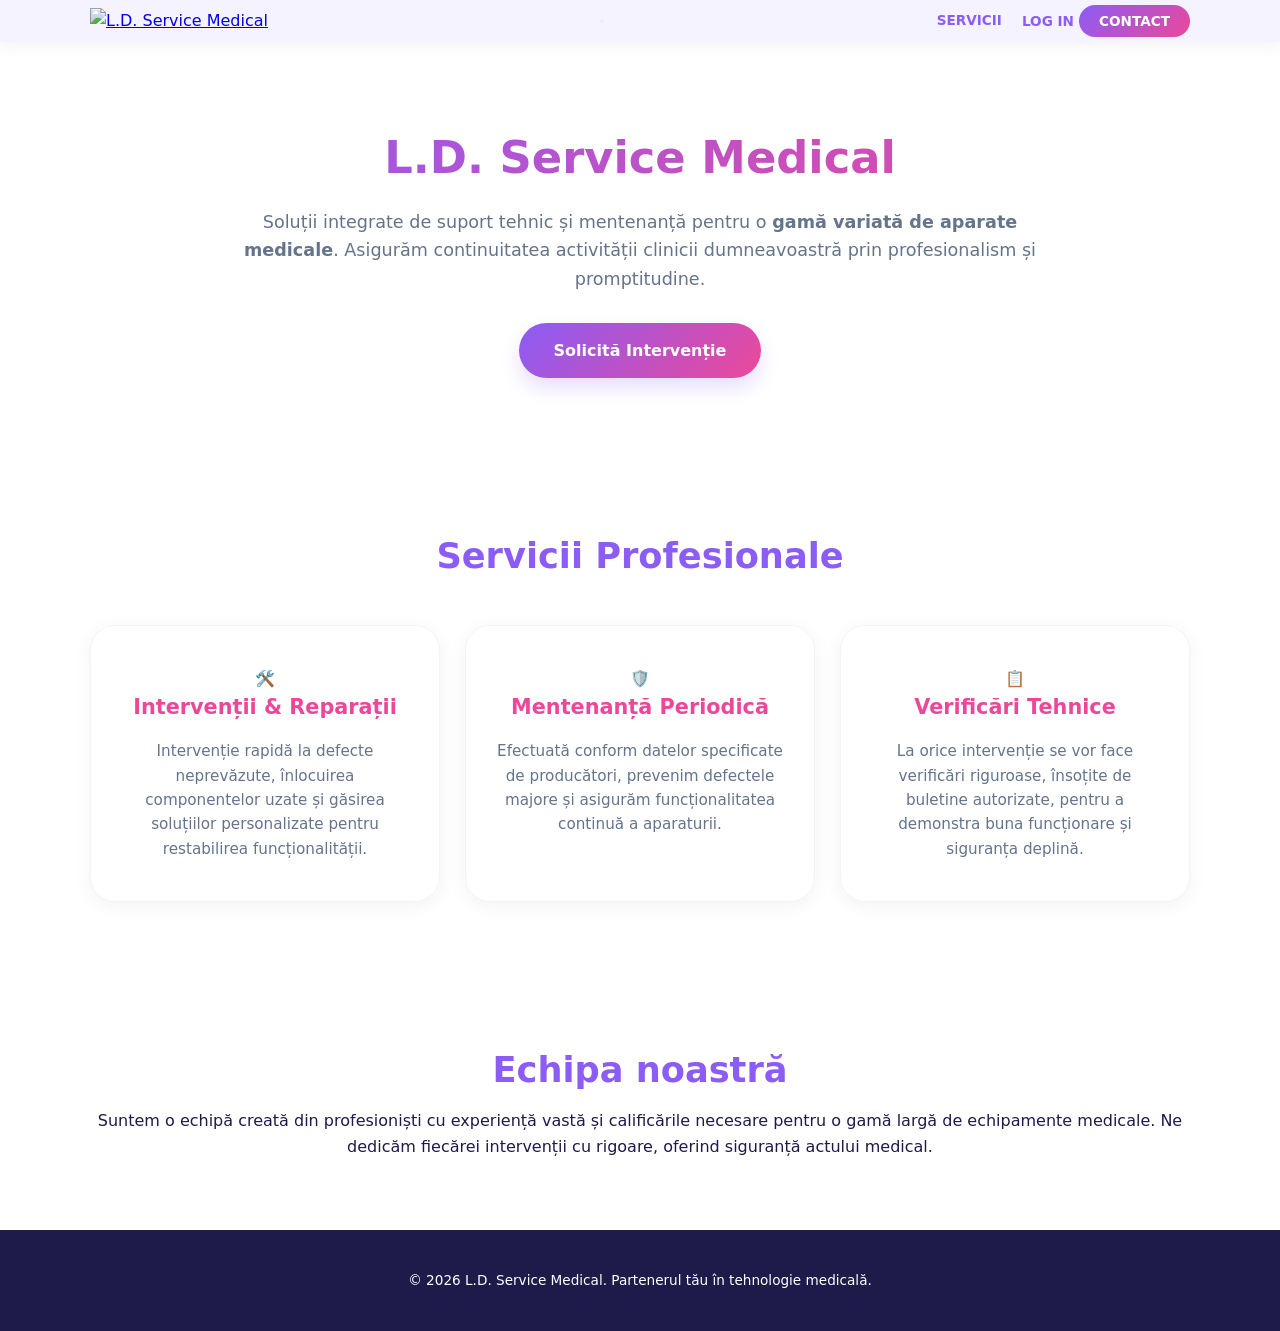
==== index.html @ f549de9c "index.html" ====
<!DOCTYPE html>
<html lang="ro">
<head>
    <meta charset="UTF-8">
    <meta name="viewport" content="width=device-width, initial-scale=1.0">
    <title>L.D. Service Medical | Profesionalism & Siguranță</title>
    <link rel="stylesheet" href="style.css">
</head>
<body>

    <header>
        <div class="container header-content">
            <a href="index.html" class="brand">
                <img src="logo.png" alt="L.D. Service Medical" class="logo">
            </a>
            
            <button class="menu-toggle" aria-label="Meniu">
                <span class="bar"></span>
                <span class="bar"></span>
                <span class="bar"></span>
            </button>

            <nav class="main-nav">
                <a href="#servicii">Servicii</a>
                <div class="nav-auth">
                    <a href="login.html" id="navLogInBtn" class="btn-login">Log In</a>
                    
                    <a href="tichete.html" id="navTicheteBtn" style="display: none; margin-right: 15px; font-weight: bold; color: #9c27b0; text-decoration: none; align-self: center;">Tichetele Mele</a>
                    <button id="navDeconectareBtn" style="display: none; background: linear-gradient(135deg, #ff4081, #9c27b0); border: none; cursor: pointer; padding: 10px 20px; border-radius: 20px; color: white; font-weight: bold; transition: opacity 0.2s;">Deconectare</button>
                    
                    <a href="contact.html" class="btn-nav-contact">Contact</a>
                </div>
            </nav>
        </div>
    </header>

    <main>
        <section class="hero-vibrance">
            <div class="container">
                <h1 class="hero-title">L.D. Service Medical</h1>
                <p class="hero-subtitle">
                    Soluții integrate de suport tehnic și mentenanță pentru o <strong>gamă variată de aparate medicale</strong>. 
                    Asigurăm continuitatea activității clinicii dumneavoastră prin profesionalism și promptitudine.
                </p>
                <div class="hero-btns">
                    <a href="contact.html" class="btn-hero">Solicită Intervenție</a>
                </div>
            </div>
        </section>

        <section id="servicii" class="section">
            <div class="container">
                <h2>Servicii Profesionale</h2>
                <div class="divider"></div>
                
                <div class="grid">
                    <article class="card card-accent-1">
                        <div class="card-icon">🛠️</div>
                        <h3>Intervenții & Reparații</h3>
                        <p>Intervenție rapidă la defecte neprevăzute, înlocuirea componentelor uzate și găsirea soluțiilor personalizate pentru restabilirea funcționalității.</p>
                    </article>

                    <article class="card card-accent-2">
                        <div class="card-icon">🛡️</div>
                        <h3>Mentenanță Periodică</h3>
                        <p>Efectuată conform datelor specificate de producători, prevenim defectele majore și asigurăm funcționalitatea continuă a aparaturii.</p>
                    </article>

                    <article class="card card-accent-3">
                        <div class="card-icon">📋</div>
                        <h3>Verificări Tehnice</h3>
                        <p>La orice intervenție se vor face verificări riguroase, însoțite de buletine autorizate, pentru a demonstra buna funcționare și siguranța deplină.</p>
                    </article>
                </div>
            </div>
        </section>

        <section class="section about-highlight">
            <div class="container">
                <div class="about-content">
                    <h2>Echipa noastră</h2>
                    <p>
                        Suntem o echipă creată din profesioniști cu experiență vastă și calificările necesare pentru 
                        o gamă largă de echipamente medicale. Ne dedicăm fiecărei intervenții cu rigoare, oferind siguranță actului medical.
                    </p>
                </div>
            </div>
        </section>
    </main>

    <footer>
        <div class="container">
            <p>&copy; 2026 L.D. Service Medical. Partenerul tău în tehnologie medicală.</p>
        </div>
    </footer>

    <script>
        const toggle = document.querySelector('.menu-toggle');
        const nav = document.querySelector('.main-nav');

        toggle.addEventListener('click', () => {
            toggle.classList.toggle('active');
            nav.classList.toggle('active');
        });
    </script>

    <script type="module">
        import { initializeApp } from "https://www.gstatic.com/firebasejs/10.8.0/firebase-app.js";
        import { getAuth, onAuthStateChanged, signOut } from "https://www.gstatic.com/firebasejs/10.8.0/firebase-auth.js";

        // Configurația ta oficială Firebase
        const firebaseConfig = {
            apiKey: "AIzaSyDJkNtiqJv5MXUe1XNPJf4lBI3KSl9ns0w",
            authDomain: "proiect-de-diploma-larisa.firebaseapp.com",
            projectId: "proiect-de-diploma-larisa",
            storageBucket: "proiect-de-diploma-larisa.firebasestorage.app",
            messagingSenderId: "1080817521080",
            appId: "1:1080817521080:web:329b2b604d2cd4056bbf4d",
            measurementId: "G-F0HM8NZCJ8"
        };

        const app = initializeApp(firebaseConfig);
        const auth = getAuth(app);

        // Selectăm elementele pe care le controlăm dinamic
        const navLogInBtn = document.getElementById('navLogInBtn');
        const navTicheteBtn = document.getElementById('navTicheteBtn');
        const navDeconectareBtn = document.getElementById('navDeconectareBtn');

        // Verificăm starea de logare în timp real
        onAuthStateChanged(auth, (user) => {
            if (user) {
                // UTILIZATOR LOGAT:
                if (navLogInBtn) navLogInBtn.style.display = "none";         // Ascundem Log In
                if (navTicheteBtn) navTicheteBtn.style.display = "inline-block"; // Arătăm Tichetele Mele
                if (navDeconectareBtn) navDeconectareBtn.style.display = "inline-block"; // Arătăm butonul Deconectare
            } else {
                // UTILIZATOR DECONECTAT:
                if (navLogInBtn) navLogInBtn.style.display = "inline-block"; // Arătăm Log In
                if (navTicheteBtn) navTicheteBtn.style.display = "none";         // Ascundem Tichetele Mele
                if (navDeconectareBtn) navDeconectareBtn.style.display = "none";         // Ascundem Deconectare
            }
        });

        // Evenimentul pentru butonul de Deconectare
        if (navDeconectareBtn) {
            navDeconectareBtn.addEventListener('click', () => {
                signOut(auth).then(() => {
                    console.log("Utilizatorul s-a deconectat.");
                    // Îl redirecționăm forțat spre pagina de start pentru a reîmprospăta bara
                    window.location.replace("index.html");
                }).catch((error) => {
                    console.error("Eroare la deconectare:", error);
                });
            });
        }
    </script>
</body>
</html>
---- style.css ----
/* =========================================
   1. PALETĂ REVIZUITĂ: PASTEL & VIBRANT
   ========================================= */
:root {
    --primary: #8b5cf6;
    --secondary: #ec4899;
    --turquoise: #06b6d4;
    --header-bg: #f5f3ff;      /* Lavandă pastel pentru Header */
    --body-bg: #ffffff;
    --dark-text: #1e1b4b;
    --light-text: #64748b;
    --grad-vibrant: linear-gradient(135deg, #8b5cf6 0%, #ec4899 100%);
    --shadow-soft: 0 4px 20px rgba(0, 0, 0, 0.05);
    --transition: 0.3s ease;
}

* { margin: 0; padding: 0; box-sizing: border-box; }

body {
    font-family: 'Segoe UI', system-ui, sans-serif;
    color: var(--dark-text);
    background-color: var(--body-bg);
    line-height: 1.6;
}

.container { width: 90%; max-width: 1100px; margin: auto; }

/* =========================================
   2. HEADER COMPACT & PASTEL
   ========================================= */
header {
    background: var(--header-bg); /* Culoare pastel deschisă */
    padding: 0.5rem 0;           /* Header mult mai mic */
    position: sticky;
    top: 0;
    z-index: 1000;
    box-shadow: var(--shadow-soft);
}

.header-content {
    display: flex;
    justify-content: space-between;
    align-items: center;
}

.logo { 
    height: 65px;               /* Logo redimensionat pentru header mic */
    width: auto;
}

.main-nav { display: flex; align-items: center; gap: 20px; }

.main-nav a {
    text-decoration: none;
    color: var(--primary);
    font-weight: 700;
    font-size: 0.85rem;         /* Scris mai mic în navigație */
    text-transform: uppercase;
    transition: var(--transition);
}

.main-nav a:hover { color: var(--secondary); }

.btn-nav-contact {
    background: var(--grad-vibrant);
    color: white !important;
    padding: 8px 20px;
    border-radius: 50px;
}

/* =========================================
   3. HERO (Text Optimizat)
   ========================================= */
.hero-vibrance {
    padding: 80px 0;
    text-align: center;
    background: white;
}

.hero-title {
    font-size: 2.8rem;          /* Scris mai echilibrat */
    font-weight: 800;
    margin-bottom: 15px;
    background: var(--grad-vibrant);
    -webkit-background-clip: text;
    -webkit-text-fill-color: transparent;
}

.hero-subtitle {
    font-size: 1.1rem;          /* Scris mai mic și elegant */
    max-width: 800px;
    margin: 0 auto 30px;
    color: var(--light-text);
}

.btn-hero {
    padding: 15px 35px;
    background: var(--grad-vibrant);
    color: white;
    text-decoration: none;
    border-radius: 50px;
    font-weight: 700;
    box-shadow: 0 10px 20px rgba(139, 92, 246, 0.2);
    display: inline-block;
}

/* =========================================
   4. SERVICII (Conținut Nou)
   ========================================= */
.section { padding: 70px 0; text-align: center; }

h2 { font-size: 2.2rem; margin-bottom: 10px; color: var(--primary); }

.grid {
    display: grid;
    grid-template-columns: repeat(auto-fit, minmax(300px, 1fr));
    gap: 25px;
    margin-top: 40px;
}

.card {
    background: white;
    padding: 40px 30px;
    border-radius: 25px;
    box-shadow: var(--shadow-soft);
    border: 1px solid #f1f5f9;
    transition: var(--transition);
}

.card:hover { transform: translateY(-5px); border-color: var(--turquoise); }

.card h3 { font-size: 1.3rem; margin-bottom: 15px; color: var(--secondary); }

.card p { font-size: 0.95rem; color: var(--light-text); }

/* =========================================
   5. CONTACT FORM & FOOTER
   ========================================= */
.form-wrapper {
    max-width: 650px;
    margin: 0 auto;
    background: white;
    padding: 40px;
    border-radius: 30px;
    box-shadow: 0 20px 40px rgba(0,0,0,0.05);
}

footer {
    background: var(--dark-text);
    color: white;
    padding: 40px 0;
    text-align: center;
    font-size: 0.85rem;
}

@media (max-width: 768px) {
    .hero-title { font-size: 2.2rem; }
    .logo { height: 50px; }
}
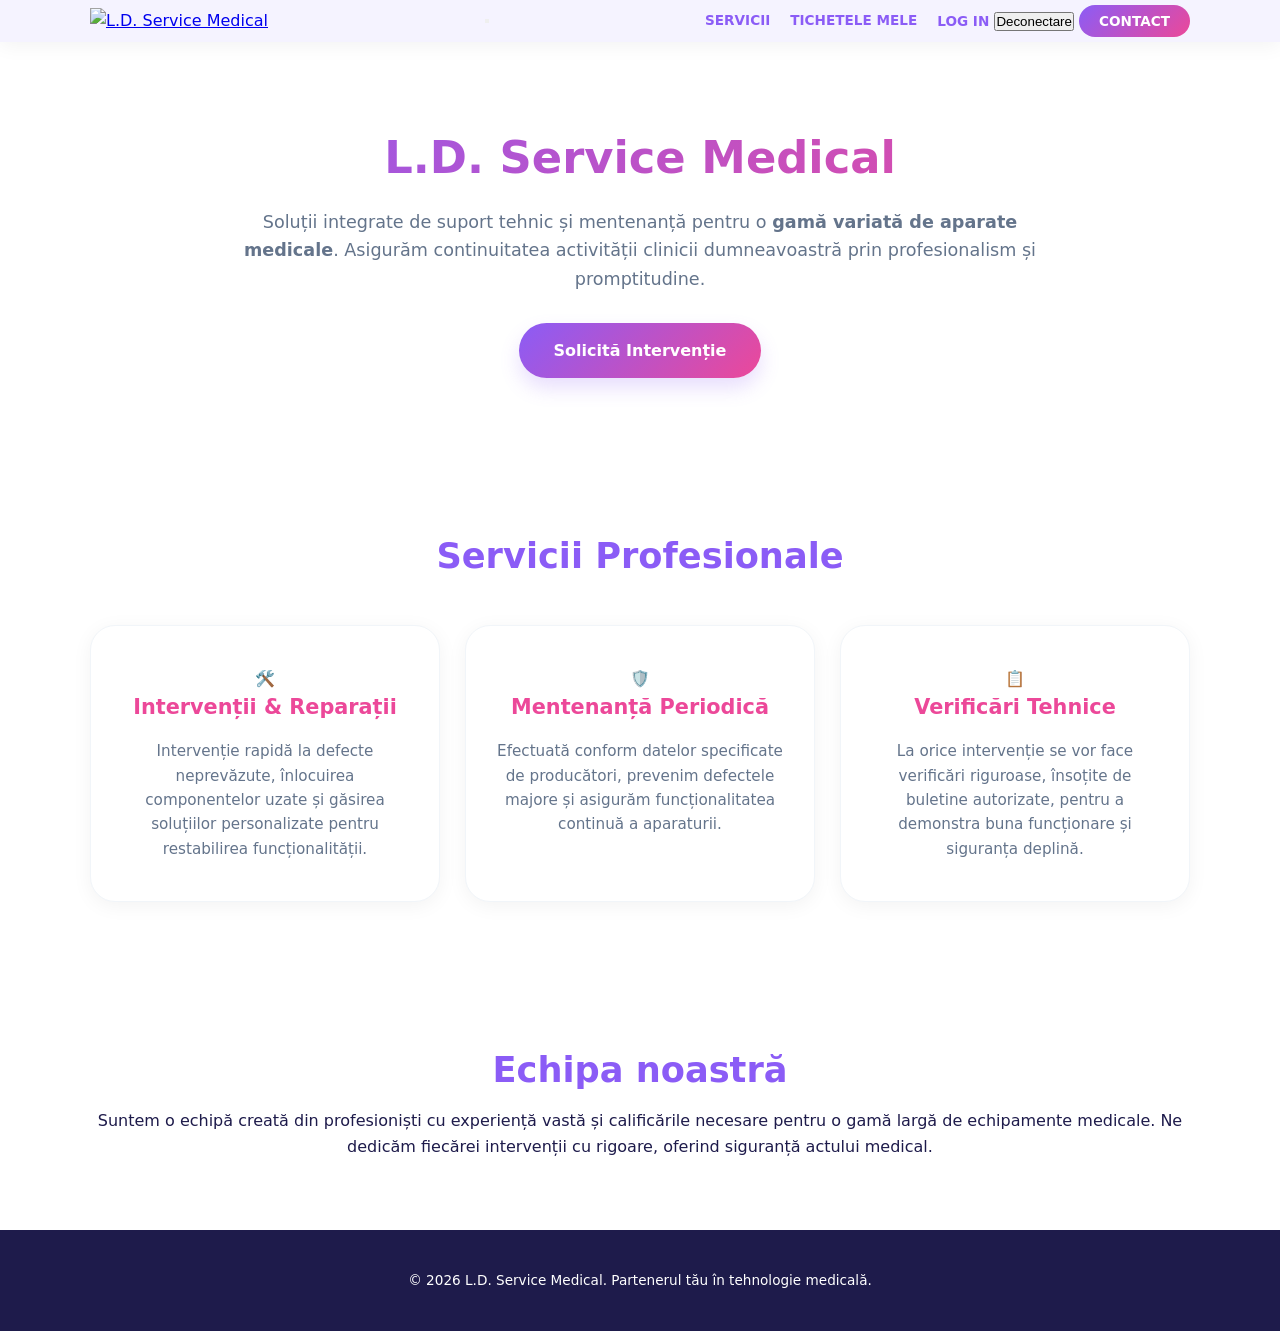
==== commit e31a0e44: "index.html" ====
--- a/index.html
+++ b/index.html
@@ -22,12 +22,11 @@
 
             <nav class="main-nav">
                 <a href="#servicii">Servicii</a>
+                <a href="tichete.html" id="navTicheteBtn" class="nav-hidden">Tichetele Mele</a>
+                
                 <div class="nav-auth">
                     <a href="login.html" id="navLogInBtn" class="btn-login">Log In</a>
-                    
-                    <a href="tichete.html" id="navTicheteBtn" style="display: none; margin-right: 15px; font-weight: bold; color: #9c27b0; text-decoration: none; align-self: center;">Tichetele Mele</a>
-                    <button id="navDeconectareBtn" style="display: none; background: linear-gradient(135deg, #ff4081, #9c27b0); border: none; cursor: pointer; padding: 10px 20px; border-radius: 20px; color: white; font-weight: bold; transition: opacity 0.2s;">Deconectare</button>
-                    
+                    <button id="navDeconectareBtn" class="btn-nav-home nav-hidden">Deconectare</button>
                     <a href="contact.html" class="btn-nav-contact">Contact</a>
                 </div>
             </nav>
@@ -108,7 +107,6 @@
         import { initializeApp } from "https://www.gstatic.com/firebasejs/10.8.0/firebase-app.js";
         import { getAuth, onAuthStateChanged, signOut } from "https://www.gstatic.com/firebasejs/10.8.0/firebase-auth.js";
 
-        // Configurația ta oficială Firebase
         const firebaseConfig = {
             apiKey: "AIzaSyDJkNtiqJv5MXUe1XNPJf4lBI3KSl9ns0w",
             authDomain: "proiect-de-diploma-larisa.firebaseapp.com",
@@ -122,32 +120,25 @@
         const app = initializeApp(firebaseConfig);
         const auth = getAuth(app);
 
-        // Selectăm elementele pe care le controlăm dinamic
         const navLogInBtn = document.getElementById('navLogInBtn');
         const navTicheteBtn = document.getElementById('navTicheteBtn');
         const navDeconectareBtn = document.getElementById('navDeconectareBtn');
 
-        // Verificăm starea de logare în timp real
         onAuthStateChanged(auth, (user) => {
             if (user) {
-                // UTILIZATOR LOGAT:
-                if (navLogInBtn) navLogInBtn.style.display = "none";         // Ascundem Log In
-                if (navTicheteBtn) navTicheteBtn.style.display = "inline-block"; // Arătăm Tichetele Mele
-                if (navDeconectareBtn) navDeconectareBtn.style.display = "inline-block"; // Arătăm butonul Deconectare
+                if (navLogInBtn) navLogInBtn.classList.add('nav-hidden');
+                if (navTicheteBtn) navTicheteBtn.classList.remove('nav-hidden');
+                if (navDeconectareBtn) navDeconectareBtn.classList.remove('nav-hidden');
             } else {
-                // UTILIZATOR DECONECTAT:
-                if (navLogInBtn) navLogInBtn.style.display = "inline-block"; // Arătăm Log In
-                if (navTicheteBtn) navTicheteBtn.style.display = "none";         // Ascundem Tichetele Mele
-                if (navDeconectareBtn) navDeconectareBtn.style.display = "none";         // Ascundem Deconectare
+                if (navLogInBtn) navLogInBtn.classList.remove('nav-hidden');
+                if (navTicheteBtn) navTicheteBtn.classList.add('nav-hidden');
+                if (navDeconectareBtn) navDeconectareBtn.classList.add('nav-hidden');
             }
         });
 
-        // Evenimentul pentru butonul de Deconectare
         if (navDeconectareBtn) {
             navDeconectareBtn.addEventListener('click', () => {
                 signOut(auth).then(() => {
-                    console.log("Utilizatorul s-a deconectat.");
-                    // Îl redirecționăm forțat spre pagina de start pentru a reîmprospăta bara
                     window.location.replace("index.html");
                 }).catch((error) => {
                     console.error("Eroare la deconectare:", error);
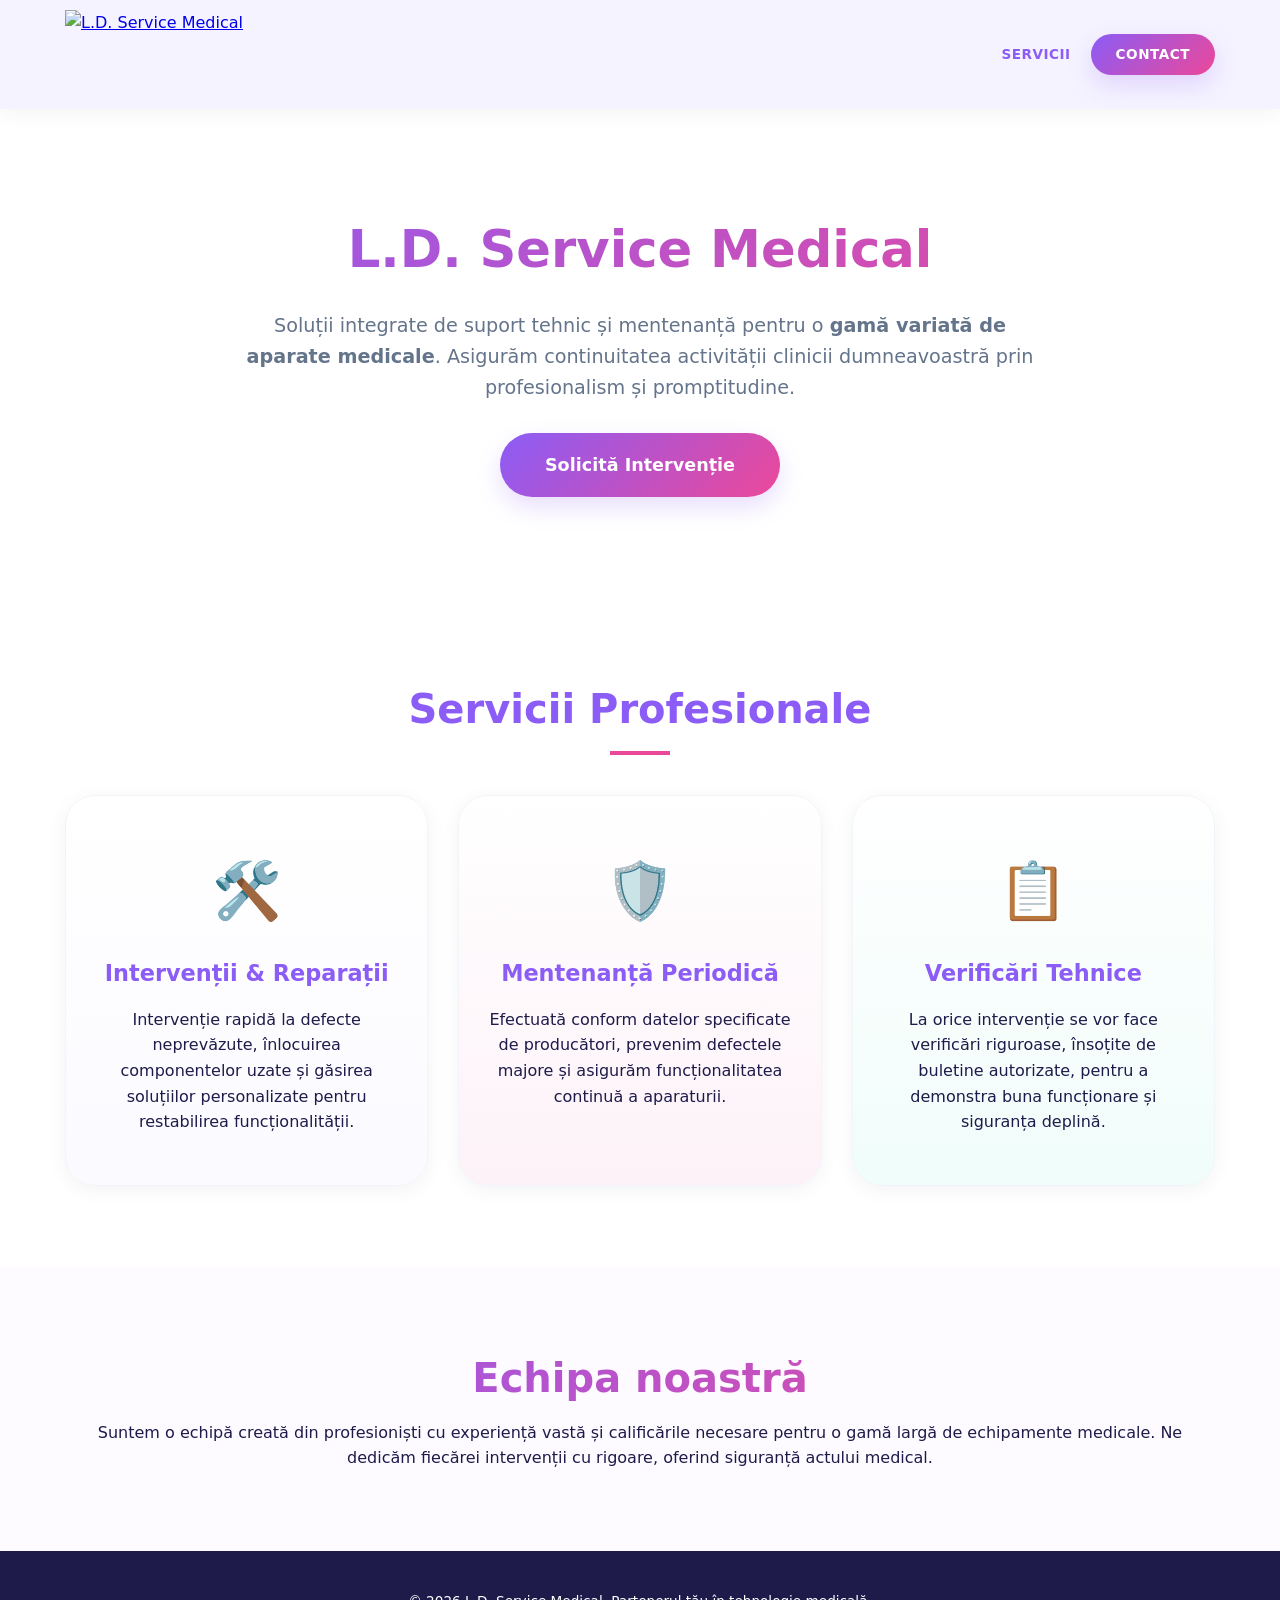
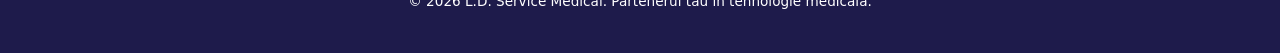
==== commit a658a256: "index.html" ====
--- a/index.html
+++ b/index.html
@@ -25,7 +25,7 @@
                 <a href="tichete.html" id="navTicheteBtn" class="nav-hidden">Tichetele Mele</a>
                 
                 <div class="nav-auth">
-                    <a href="login.html" id="navLogInBtn" class="btn-login">Log In</a>
+                    <a href="login.html" id="navLogInBtn" class="btn-login nav-hidden">Log In</a>
                     <button id="navDeconectareBtn" class="btn-nav-home nav-hidden">Deconectare</button>
                     <a href="contact.html" class="btn-nav-contact">Contact</a>
                 </div>
--- a/style.css
+++ b/style.css
@@ -1,39 +1,54 @@
 /* =========================================
-   1. PALETĂ REVIZUITĂ: PASTEL & VIBRANT
+   1. CONFIGURAȚIE & VARIABILE VIBRANTE
    ========================================= */
 :root {
-    --primary: #8b5cf6;
-    --secondary: #ec4899;
-    --turquoise: #06b6d4;
-    --header-bg: #f5f3ff;      /* Lavandă pastel pentru Header */
+    --primary: #8b5cf6;       /* Mov Electric */
+    --secondary: #ec4899;     /* Roz Neon */
+    --turquoise: #06b6d4;     /* Turcoaz/Cyan */
+    --header-bg: #f5f3ff;     /* Lavandă Pastel pentru Header */
     --body-bg: #ffffff;
     --dark-text: #1e1b4b;
     --light-text: #64748b;
+    --white: #ffffff;
     --grad-vibrant: linear-gradient(135deg, #8b5cf6 0%, #ec4899 100%);
     --shadow-soft: 0 4px 20px rgba(0, 0, 0, 0.05);
-    --transition: 0.3s ease;
-}
-
-* { margin: 0; padding: 0; box-sizing: border-box; }
+    --shadow-vibrant: 0 10px 25px rgba(139, 92, 246, 0.2);
+    --transition: 0.3s cubic-bezier(0.4, 0, 0.2, 1);
+}
+
+* { 
+    margin: 0; 
+    padding: 0; 
+    box-sizing: border-box; 
+}
+
+html { 
+    scroll-behavior: smooth; 
+}
 
 body {
-    font-family: 'Segoe UI', system-ui, sans-serif;
+    font-family: 'Segoe UI', system-ui, -apple-system, sans-serif;
+    line-height: 1.6;
     color: var(--dark-text);
     background-color: var(--body-bg);
-    line-height: 1.6;
-}
-
-.container { width: 90%; max-width: 1100px; margin: auto; }
+    overflow-x: hidden;
+}
+
+.container { 
+    width: 90%; 
+    max-width: 1150px; 
+    margin: auto; 
+}
 
 /* =========================================
    2. HEADER COMPACT & PASTEL
    ========================================= */
 header {
-    background: var(--header-bg); /* Culoare pastel deschisă */
-    padding: 0.5rem 0;           /* Header mult mai mic */
+    background: var(--header-bg);
+    padding: 0.6rem 0;
     position: sticky;
     top: 0;
-    z-index: 1000;
+    z-index: 1100;
     box-shadow: var(--shadow-soft);
 }
 
@@ -44,105 +59,296 @@
 }
 
 .logo { 
-    height: 65px;               /* Logo redimensionat pentru header mic */
+    height: 90px; 
     width: auto;
-}
-
-.main-nav { display: flex; align-items: center; gap: 20px; }
+    display: block;
+    transition: var(--transition);
+}
+
+.main-nav { 
+    display: flex; 
+    align-items: center; 
+    gap: 20px; 
+}
 
 .main-nav a {
     text-decoration: none;
     color: var(--primary);
     font-weight: 700;
-    font-size: 0.85rem;         /* Scris mai mic în navigație */
+    font-size: 0.85rem;
     text-transform: uppercase;
-    transition: var(--transition);
-}
-
-.main-nav a:hover { color: var(--secondary); }
-
-.btn-nav-contact {
+    letter-spacing: 0.5px;
+    transition: var(--transition);
+}
+
+.main-nav a:hover { 
+    color: var(--secondary); 
+}
+
+.nav-auth { 
+    display: flex; 
+    align-items: center; 
+    gap: 15px; 
+}
+
+.btn-login {
+    border: 2px solid var(--primary);
+    padding: 8px 20px;
+    border-radius: 50px;
+    color: var(--primary) !important;
+    text-decoration: none;
+    font-weight: 700;
+}
+
+/* BUTOANELE VIBRANTE (CONTACT, ACASĂ, HERO) */
+.btn-nav-contact, .btn-nav-home, .btn-hero, .btn-full {
     background: var(--grad-vibrant);
     color: white !important;
-    padding: 8px 20px;
+    text-decoration: none;
+    font-weight: 700;
     border-radius: 50px;
-}
-
-/* =========================================
-   3. HERO (Text Optimizat)
+    box-shadow: var(--shadow-vibrant);
+    transition: var(--transition);
+    border: none;
+    cursor: pointer;
+    display: inline-block;
+}
+
+.btn-nav-contact, .btn-nav-home {
+    padding: 10px 25px;
+    font-size: 0.85rem;
+    text-transform: uppercase;
+}
+
+.btn-hero {
+    padding: 18px 45px;
+    font-size: 1.1rem;
+    margin-top: 20px;
+}
+
+.btn-hero:hover, .btn-nav-home:hover, .btn-nav-contact:hover {
+    transform: translateY(-3px);
+    filter: brightness(1.1);
+    box-shadow: 0 15px 30px rgba(139, 92, 246, 0.3);
+}
+
+/* BUTON MOBIL (HAMBURGER) */
+.menu-toggle {
+    display: none;
+    flex-direction: column;
+    gap: 5px;
+    background: none;
+    border: none;
+    cursor: pointer;
+    z-index: 1200;
+}
+
+.menu-toggle span {
+    display: block;
+    width: 25px;
+    height: 3px;
+    background: var(--primary);
+    border-radius: 3px;
+    transition: 0.3s;
+}
+
+/* =========================================
+   3. SECȚIUNI PAGINA START (CARDURI)
    ========================================= */
 .hero-vibrance {
-    padding: 80px 0;
+    padding: 100px 0;
     text-align: center;
     background: white;
 }
 
 .hero-title {
-    font-size: 2.8rem;          /* Scris mai echilibrat */
+    font-size: 3.2rem;
     font-weight: 800;
-    margin-bottom: 15px;
+    margin-bottom: 20px;
     background: var(--grad-vibrant);
     -webkit-background-clip: text;
     -webkit-text-fill-color: transparent;
 }
 
 .hero-subtitle {
-    font-size: 1.1rem;          /* Scris mai mic și elegant */
+    font-size: 1.2rem;
     max-width: 800px;
-    margin: 0 auto 30px;
+    margin: 0 auto 10px;
     color: var(--light-text);
 }
 
-.btn-hero {
-    padding: 15px 35px;
-    background: var(--grad-vibrant);
-    color: white;
-    text-decoration: none;
-    border-radius: 50px;
-    font-weight: 700;
-    box-shadow: 0 10px 20px rgba(139, 92, 246, 0.2);
-    display: inline-block;
-}
-
-/* =========================================
-   4. SERVICII (Conținut Nou)
-   ========================================= */
-.section { padding: 70px 0; text-align: center; }
-
-h2 { font-size: 2.2rem; margin-bottom: 10px; color: var(--primary); }
+.section { 
+    padding: 80px 0; 
+    text-align: center; 
+}
+
+h2 { 
+    font-size: 2.5rem; 
+    color: var(--primary); 
+    margin-bottom: 10px; 
+}
+
+.divider {
+    width: 60px;
+    height: 4px;
+    background: var(--secondary);
+    margin: 0 auto 40px;
+}
 
 .grid {
     display: grid;
     grid-template-columns: repeat(auto-fit, minmax(300px, 1fr));
-    gap: 25px;
-    margin-top: 40px;
+    gap: 30px;
 }
 
 .card {
-    background: white;
-    padding: 40px 30px;
-    border-radius: 25px;
+    background: var(--white);
+    padding: 50px 30px;
+    border-radius: 30px;
     box-shadow: var(--shadow-soft);
     border: 1px solid #f1f5f9;
     transition: var(--transition);
 }
 
-.card:hover { transform: translateY(-5px); border-color: var(--turquoise); }
-
-.card h3 { font-size: 1.3rem; margin-bottom: 15px; color: var(--secondary); }
-
-.card p { font-size: 0.95rem; color: var(--light-text); }
-
-/* =========================================
-   5. CONTACT FORM & FOOTER
-   ========================================= */
+.card:hover { 
+    transform: translateY(-10px); 
+    border-color: var(--turquoise); 
+}
+
+.card-icon { 
+    font-size: 3.5rem; 
+    margin-bottom: 20px; 
+    display: block; 
+}
+
+.card h3 { 
+    font-size: 1.4rem; 
+    color: var(--primary); 
+    margin-bottom: 15px; 
+}
+
+/* Fundaluri Carduri */
+.card-accent-1 { background: linear-gradient(180deg, #ffffff, #fbfaff); }
+.card-accent-2 { background: linear-gradient(180deg, #ffffff, #fdf2f8); }
+.card-accent-3 { background: linear-gradient(180deg, #ffffff, #f0fdfa); }
+
+/* =========================================
+   4. PAGINA CONTACT & LOG IN (COMMONS)
+   ========================================= */
+.bg-contact, .bg-login {
+    background: linear-gradient(135deg, #f5f3ff 0%, #fdf2f8 100%);
+    min-height: 85vh;
+    display: flex;
+    align-items: center;
+}
+
 .form-wrapper {
     max-width: 650px;
+    margin: 40px auto;
+    background: var(--white);
+    padding: 50px;
+    border-radius: 40px;
+    box-shadow: 0 20px 50px rgba(139, 92, 246, 0.1);
+}
+
+.form-title {
+    background: var(--grad-vibrant);
+    -webkit-background-clip: text;
+    -webkit-text-fill-color: transparent;
+    font-weight: 800;
+    font-size: 2.2rem;
+    margin-bottom: 10px;
+}
+
+.subtitle-form {
+    border-left: 5px solid var(--turquoise);
+    padding-left: 15px;
+    margin-bottom: 35px;
+    color: var(--light-text);
+}
+
+.form-group { 
+    margin-bottom: 25px; 
+    text-align: left; 
+}
+
+.form-group label {
+    display: block;
+    margin-bottom: 12px; 
+    font-weight: 700;
+    color: var(--primary);
+}
+
+.form-group input, .form-group select, .form-group textarea {
+    width: 100%;
+    padding: 15px 20px;
+    border: 2px solid #f1f5f9;
+    border-radius: 15px;
+    background-color: #f8faff;
+    font-size: 16px;
+    transition: var(--transition);
+}
+
+.form-group input:focus, .form-group select:focus, .form-group textarea:focus {
+    outline: none;
+    border-color: var(--turquoise);
+    background-color: #fff;
+    box-shadow: 0 0 0 4px rgba(6, 182, 212, 0.1);
+}
+
+.btn-full { 
+    width: 100%; 
+    padding: 18px; 
+    font-size: 1.1rem; 
+}
+
+/* =========================================
+   5. PAGINA LOG IN (SPLIT DESIGN)
+   ========================================= */
+.login-split {
+    display: grid;
+    grid-template-columns: 1fr 1.2fr;
+    background: var(--white);
+    border-radius: 40px;
+    box-shadow: 0 30px 70px rgba(139, 92, 246, 0.1);
+    overflow: hidden;
+    max-width: 1000px;
     margin: 0 auto;
-    background: white;
-    padding: 40px;
-    border-radius: 30px;
-    box-shadow: 0 20px 40px rgba(0,0,0,0.05);
+}
+
+.login-visual {
+    background: var(--grad-vibrant);
+    color: var(--white);
+    padding: 60px;
+    display: flex;
+    align-items: center;
+    justify-content: center;
+    text-align: center;
+}
+
+.visual-icon { 
+    font-size: 5rem; 
+    margin-bottom: 20px; 
+    display: block; 
+}
+
+.login-form-panel { 
+    padding: 60px; 
+}
+
+/* =========================================
+   6. FOOTER & ECHIPA
+   ========================================= */
+.about-highlight { 
+    background: #fdfbff; 
+    padding: 80px 0; 
+    text-align: center; 
+}
+
+.about-highlight h2 { 
+    background: var(--grad-vibrant); 
+    -webkit-background-clip: text; 
+    -webkit-text-fill-color: transparent; 
 }
 
 footer {
@@ -153,7 +359,76 @@
     font-size: 0.85rem;
 }
 
+/* =========================================
+   7. CLASE DE UTILITATE (FIREBASE DYNAMICS)
+   ========================================= */
+.nav-hidden {
+    display: none !important; /* Ascundere absolută cu prioritate maximă */
+}
+
+#navTicheteBtn {
+    color: var(--primary);
+    font-weight: 700;
+    font-size: 0.85rem;
+    text-transform: uppercase;
+    letter-spacing: 0.5px;
+    text-decoration: none;
+    transition: var(--transition);
+    align-self: center;
+}
+
+#navTicheteBtn:hover {
+    color: var(--secondary);
+}
+
+/* =========================================
+   8. RESPONSIVE (TELEFON)
+   ========================================= */
 @media (max-width: 768px) {
+    .logo { height: 75px; }
+    
     .hero-title { font-size: 2.2rem; }
-    .logo { height: 50px; }
-}
+    
+    .menu-toggle { display: flex; }
+
+    .main-nav {
+        position: fixed;
+        top: 0;
+        right: -100%;
+        width: 100%;
+        height: 100vh;
+        background: var(--header-bg);
+        flex-direction: column;
+        justify-content: center;
+        transition: 0.4s;
+        z-index: 1050;
+    }
+
+    .main-nav.active { right: 0; }
+    
+    .nav-auth { flex-direction: column; width: 80%; }
+    
+    .btn-nav-contact, .btn-nav-home, .btn-login { 
+        width: 100%; 
+        text-align: center; 
+        margin-top: 10px; 
+    }
+
+    .form-wrapper, .login-form-panel { 
+        padding: 30px 20px; 
+        border-radius: 20px; 
+    }
+    
+    .login-split { grid-template-columns: 1fr; }
+    .login-visual { padding: 40px; }
+
+    /* Asigură funcționarea corectă a ascunderii pe ecranele mici */
+    .main-nav .nav-hidden {
+        display: none !important;
+    }
+}
+
+/* ANIMAȚIE HAMBURGER */
+.menu-toggle.active span:nth-child(1) { transform: translateY(8px) rotate(45deg); }
+.menu-toggle.active span:nth-child(2) { opacity: 0; }
+.menu-toggle.active span:nth-child(3) { transform: translateY(-8px) rotate(-45deg); }
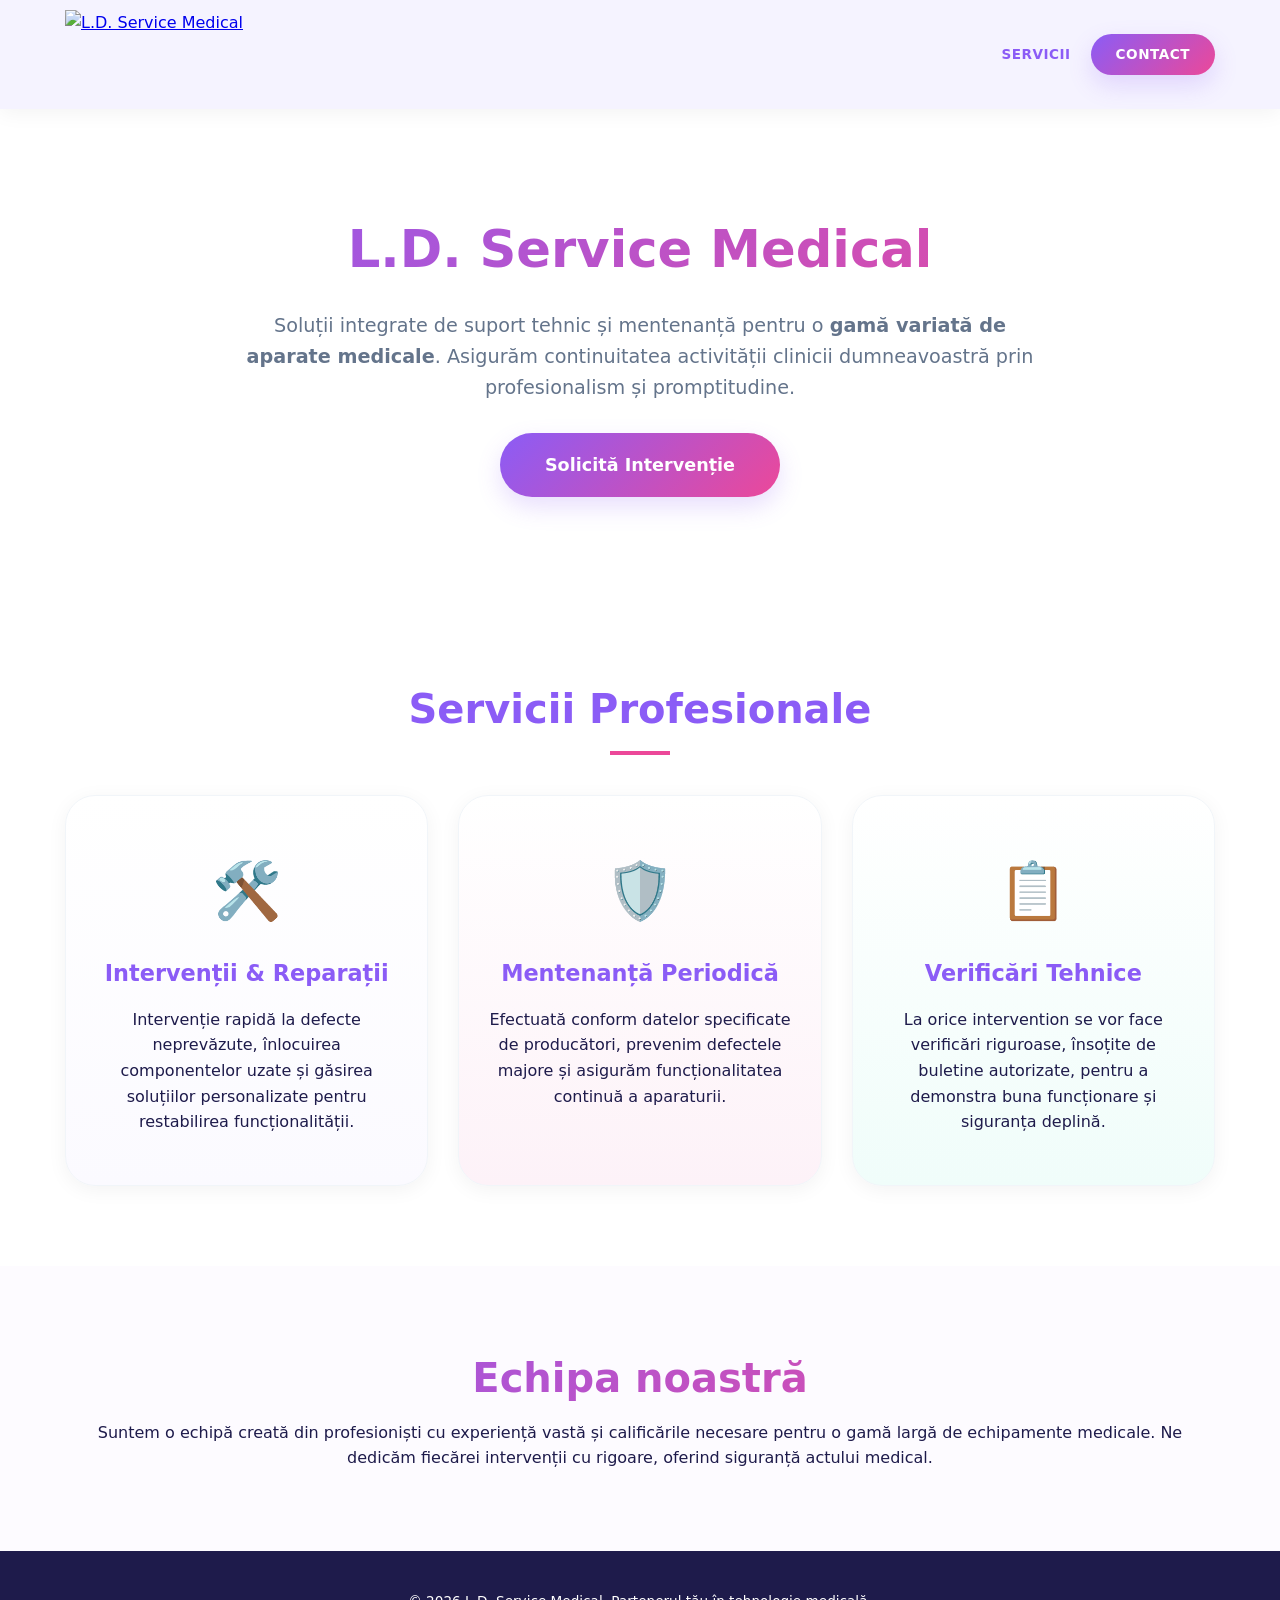
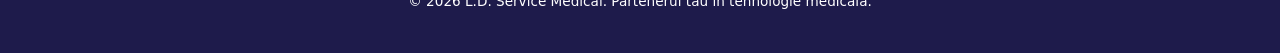
==== commit 21ba912c: "index.html" ====
--- a/index.html
+++ b/index.html
@@ -28,6 +28,11 @@
                     <a href="login.html" id="navLogInBtn" class="btn-login nav-hidden">Log In</a>
                     <button id="navDeconectareBtn" class="btn-nav-home nav-hidden">Deconectare</button>
                     <a href="contact.html" class="btn-nav-contact">Contact</a>
+                    
+                    <a href="notificari.html" id="navBellBtn" class="notification-bell-container nav-hidden">
+                        <span class="notification-bell">🔔</span>
+                        <span id="bellBadge" class="notification-badge nav-hidden">0</span>
+                    </a>
                 </div>
             </nav>
         </div>
@@ -41,7 +46,7 @@
                     Soluții integrate de suport tehnic și mentenanță pentru o <strong>gamă variată de aparate medicale</strong>. 
                     Asigurăm continuitatea activității clinicii dumneavoastră prin profesionalism și promptitudine.
                 </p>
-                <div class="hero-btns">
+                <div class="hero-btns" id="heroBtnContainer">
                     <a href="contact.html" class="btn-hero">Solicită Intervenție</a>
                 </div>
             </div>
@@ -68,7 +73,7 @@
                     <article class="card card-accent-3">
                         <div class="card-icon">📋</div>
                         <h3>Verificări Tehnice</h3>
-                        <p>La orice intervenție se vor face verificări riguroase, însoțite de buletine autorizate, pentru a demonstra buna funcționare și siguranța deplină.</p>
+                        <p>La orice intervention se vor face verificări riguroase, însoțite de buletine autorizate, pentru a demonstra buna funcționare și siguranța deplină.</p>
                     </article>
                 </div>
             </div>
@@ -106,6 +111,7 @@
     <script type="module">
         import { initializeApp } from "https://www.gstatic.com/firebasejs/10.8.0/firebase-app.js";
         import { getAuth, onAuthStateChanged, signOut } from "https://www.gstatic.com/firebasejs/10.8.0/firebase-auth.js";
+        import { getFirestore, collection, query, where, onSnapshot } from "https://www.gstatic.com/firebasejs/10.8.0/firebase-firestore.js";
 
         const firebaseConfig = {
             apiKey: "AIzaSyDJkNtiqJv5MXUe1XNPJf4lBI3KSl9ns0w",
@@ -119,20 +125,120 @@
 
         const app = initializeApp(firebaseConfig);
         const auth = getAuth(app);
+        const db = getFirestore(app);
 
         const navLogInBtn = document.getElementById('navLogInBtn');
         const navTicheteBtn = document.getElementById('navTicheteBtn');
         const navDeconectareBtn = document.getElementById('navDeconectareBtn');
+        const navBellBtn = document.getElementById('navBellBtn');
+        const heroBtnContainer = document.getElementById('heroBtnContainer');
+        
+        let ascultatorBadge = null;
+        let primaIncarcareNotificari = true;
+
+        function arataNotificare(mesaj, tip = 'success') {
+            const notificareVeche = document.querySelector('.toast-notification');
+            if (notificareVeche) notificareVeche.remove();
+
+            const toast = document.createElement('div');
+            toast.className = `toast-notification ${tip}`;
+            toast.innerHTML = `🔔 <span>${mesaj}</span>`;
+            
+            toast.style.position = 'fixed';
+            toast.style.bottom = '20px';
+            toast.style.right = '20px';
+            
+            if (tip === 'success') {
+                toast.style.background = '#00c2b2';
+            } else if (tip === 'alert') {
+                toast.style.background = '#ff003c';
+            } else {
+                toast.style.background = '#ff4081';
+            }
+            
+            toast.style.color = '#fff';
+            toast.style.padding = '15px 25px';
+            toast.style.borderRadius = '10px';
+            toast.style.boxShadow = '0 5px 15px rgba(0,0,0,0.2)';
+            toast.style.zIndex = '1000';
+            toast.style.transition = 'all 0.3s ease';
+            toast.style.display = 'flex';
+            toast.style.alignItems = 'center';
+            toast.style.gap = '10px';
+            toast.style.fontWeight = 'bold';
+            
+            document.body.appendChild(toast);
+
+            setTimeout(() => {
+                toast.style.opacity = '0';
+                toast.style.transform = 'translateY(20px)';
+                setTimeout(() => toast.remove(), 300);
+            }, 6000);
+        }
 
         onAuthStateChanged(auth, (user) => {
             if (user) {
                 if (navLogInBtn) navLogInBtn.classList.add('nav-hidden');
                 if (navTicheteBtn) navTicheteBtn.classList.remove('nav-hidden');
                 if (navDeconectareBtn) navDeconectareBtn.classList.remove('nav-hidden');
+                if (navBellBtn) navBellBtn.classList.remove('nav-hidden');
+
+                const email = user.email.toLowerCase();
+
+                // --- SCHIMBARE DINAMICĂ BUTON CENTRAL (HERO) ---
+                if (email === "admin@licenta.ro" || email === "tehnician1@licenta.ro" || email === "tehnician2@licenta.ro") {
+                    // Dacă e admin sau tehnician, punem buton către panoul lor de tichete
+                    heroBtnContainer.innerHTML = `<a href="tichete.html" class="btn-hero">Panou Gestiune Tichete</a>`;
+                } else {
+                    // Dacă e un client logat, îi lăsăm butonul de solicitare service
+                    heroBtnContainer.innerHTML = `<a href="contact.html" class="btn-hero">Solicită Intervenție</a>`;
+                }
+
+                // Pornim monitorizarea în timp real a notificărilor necitite
+                const notificariRef = collection(db, "notificari");
+                const q = query(notificariRef, where("destinatarId", "==", user.uid), where("citita", "==", false));
+                
+                ascultatorBadge = onSnapshot(q, (querySnapshot) => {
+                    const badge = document.getElementById('bellBadge');
+                    const necititeCount = querySnapshot.size;
+                    
+                    if (badge) {
+                        if (necititeCount > 0) {
+                            badge.innerText = necititeCount;
+                            badge.classList.remove('nav-hidden');
+                        } else {
+                            badge.classList.add('nav-hidden');
+                        }
+                    }
+
+                    if (!primaIncarcareNotificari) {
+                        querySnapshot.docChanges().forEach((change) => {
+                            if (change.type === "added") {
+                                const dateNotif = change.doc.data();
+                                let tipAlerta = 'success';
+                                if (dateNotif.mesaj.includes("Nouă") || dateNotif.mesaj.includes("NUĂ") || dateNotif.mesaj.includes("înregistrată")) {
+                                    tipAlerta = 'alert';
+                                }
+                                arataNotificare(dateNotif.mesaj, tipAlerta);
+                            }
+                        });
+                    }
+                    
+                    primaIncarcareNotificari = false;
+                });
             } else {
                 if (navLogInBtn) navLogInBtn.classList.remove('nav-hidden');
                 if (navTicheteBtn) navTicheteBtn.classList.add('nav-hidden');
                 if (navDeconectareBtn) navDeconectareBtn.classList.add('nav-hidden');
+                if (navBellBtn) navBellBtn.classList.add('nav-hidden');
+                
+                // Dacă nu e nimeni logat, butonul principal trimite default către logare/contact
+                heroBtnContainer.innerHTML = `<a href="contact.html" class="btn-hero">Solicită Intervenție</a>`;
+
+                if (ascultatorBadge) {
+                    ascultatorBadge();
+                    ascultatorBadge = null;
+                }
             }
         });
 
--- a/style.css
+++ b/style.css
@@ -428,6 +428,131 @@
     }
 }
 
+/* =========================================
+   9. SISTEM DE NOTIFICĂRI (TOAST NOTIFICATIONS)
+   ========================================= */
+.toast-notification {
+    position: fixed;
+    bottom: 20px;
+    right: 20px;
+    background: #ffffff !important;
+    color: #1e1b4b !important;
+    padding: 16px 28px;
+    border-radius: 16px;
+    box-shadow: 0 15px 35px rgba(139, 92, 246, 0.2);
+    border-left: 6px solid #8b5cf6;
+    display: flex;
+    align-items: center;
+    gap: 12px;
+    z-index: 9999 !important; /* Ne asigurăm că apare peste orice alt element */
+    font-weight: 700;
+    font-size: 0.95rem;
+    pointer-events: none;
+    animation: slideInRight 0.3s cubic-bezier(0.4, 0, 0.2, 1) forwards;
+    transition: opacity 0.3s, transform 0.3s;
+}
+
+.toast-notification.success {
+    border-left-color: #06b6d4 !important; /* Turcoaz */
+}
+
+.toast-notification.alert {
+    border-left-color: #ec4899 !important; /* Roz */
+}
+
+@keyframes slideInRight {
+    from {
+        transform: translateX(120%);
+        opacity: 0;
+    }
+    to {
+        transform: translateX(0);
+        opacity: 1;
+    }
+}
+
+/* =========================================
+   10. ICOANA NOTIFICĂRI (BELL BADGE)
+   ========================================= */
+.notification-bell-container {
+    position: relative;
+    display: inline-flex;
+    align-items: center;
+    justify-content: center;
+    cursor: pointer;
+    margin-right: 15px;
+    align-self: center;
+    text-decoration: none;
+    transition: var(--transition);
+}
+
+.notification-bell {
+    font-size: 1.35rem;
+    color: var(--primary);
+    transition: var(--transition);
+}
+
+.notification-bell-container:hover .notification-bell {
+    color: var(--secondary);
+    transform: rotate(15deg);
+}
+
+/* Insigna roșie cu numărul de notificări */
+.notification-badge {
+    position: absolute;
+    top: -5px;
+    right: -8px;
+    background: #ff4081; /* Rozul vibrant din logo */
+    color: white;
+    font-size: 0.7rem;
+    font-weight: 800;
+    min-width: 18px;
+    height: 18px;
+    border-radius: 50%;
+    display: flex;
+    align-items: center;
+    justify-content: center;
+    padding: 2px;
+    border: 2px solid var(--header-bg); /* Oferă un contur curat */
+    box-shadow: 0 2px 5px rgba(255, 64, 129, 0.4);
+    animation: pulseBadge 2s infinite;
+}
+
+@keyframes pulseBadge {
+    0% {
+        box-shadow: 0 0 0 0 rgba(255, 64, 129, 0.7);
+    }
+    70% {
+        box-shadow: 0 0 0 6px rgba(255, 64, 129, 0);
+    }
+    100% {
+        box-shadow: 0 0 0 0 rgba(255, 64, 129, 0);
+    }
+}
+
+/* Stil specific pentru lista de notificări din pagina dedicată */
+.notification-item {
+    background: white;
+    padding: 20px;
+    border-radius: 12px;
+    margin-bottom: 15px;
+    box-shadow: var(--shadow-soft);
+    border-left: 5px solid var(--primary);
+    display: flex;
+    justify-content: space-between;
+    align-items: center;
+    transition: var(--transition);
+}
+
+.notification-item.unread {
+    border-left-color: var(--secondary);
+    background: #fff9fc; /* Fundal discret roz pentru necitite */
+}
+
+.notification-item:hover {
+    transform: translateY(-2px);
+}
+
 /* ANIMAȚIE HAMBURGER */
 .menu-toggle.active span:nth-child(1) { transform: translateY(8px) rotate(45deg); }
 .menu-toggle.active span:nth-child(2) { opacity: 0; }
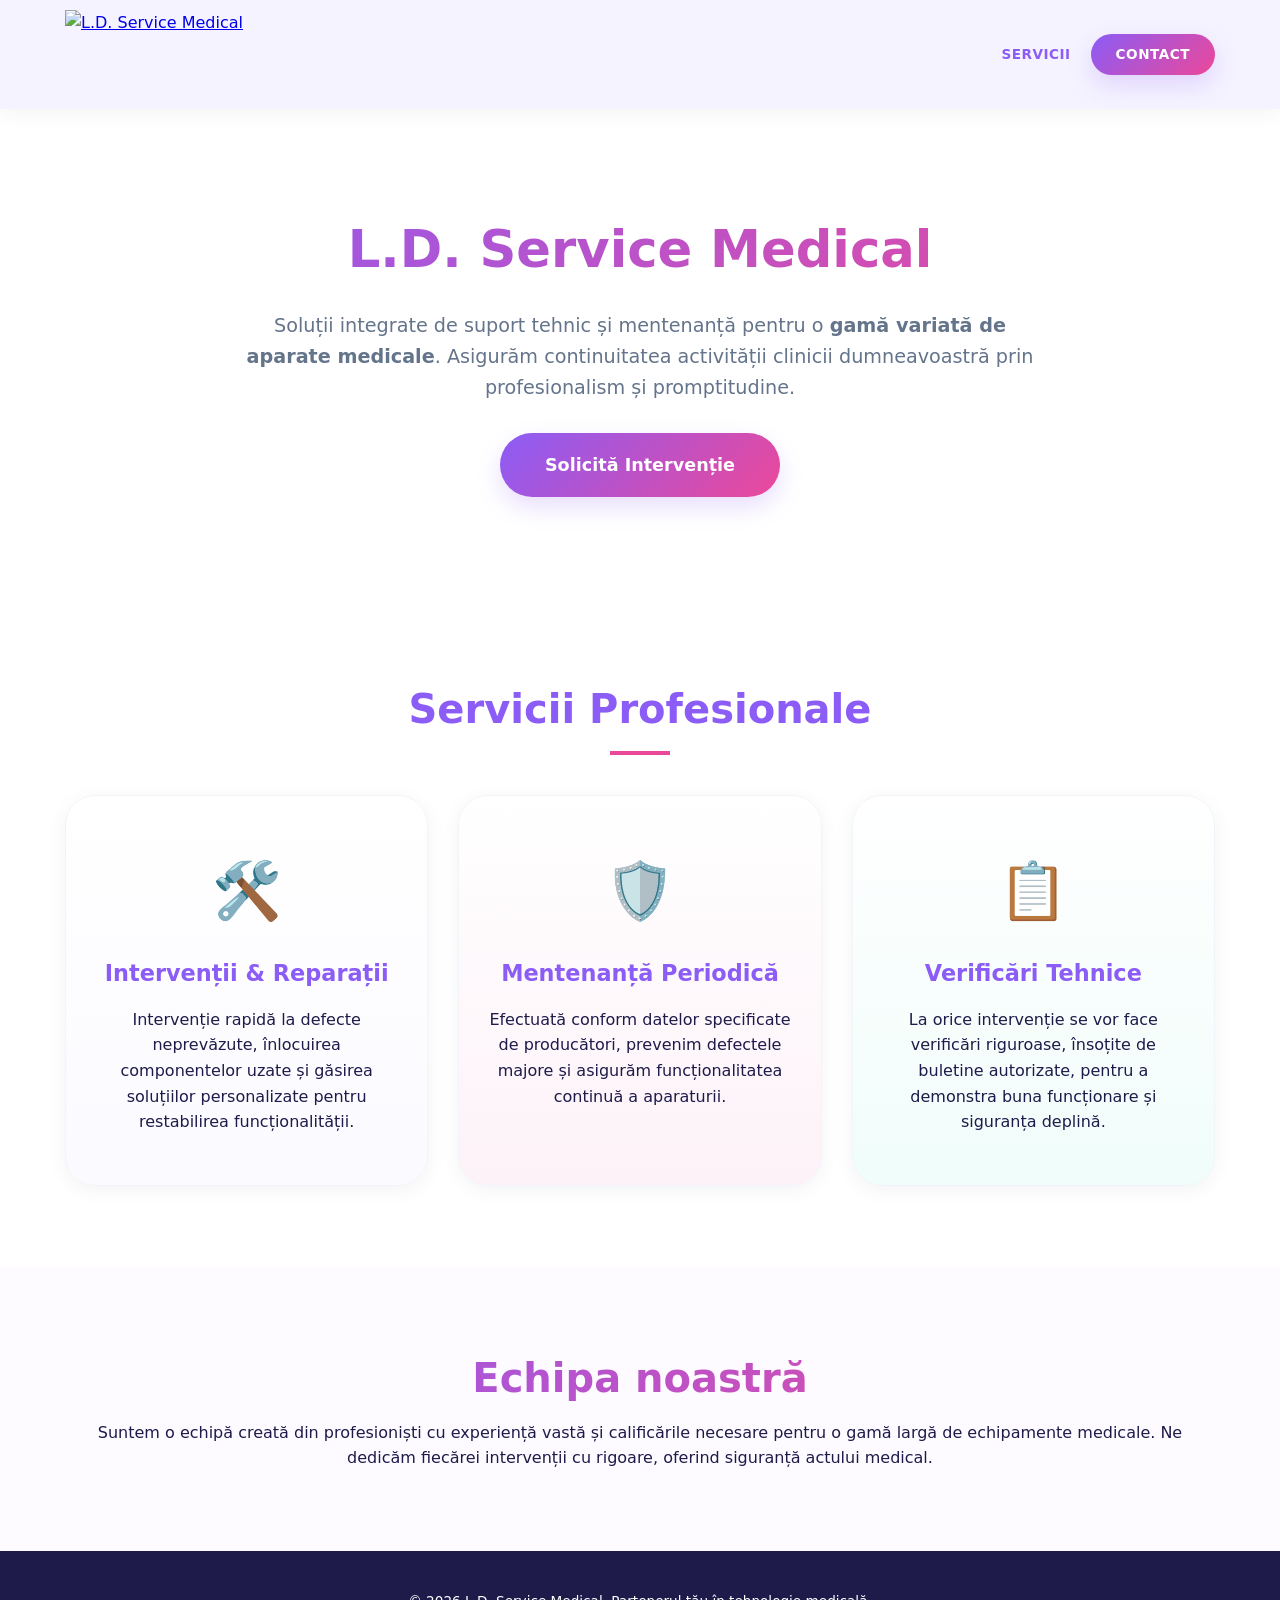
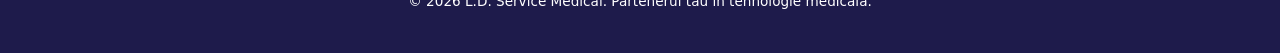
==== commit a2a4ca8f: "index.html" ====
--- a/index.html
+++ b/index.html
@@ -73,7 +73,7 @@
                     <article class="card card-accent-3">
                         <div class="card-icon">📋</div>
                         <h3>Verificări Tehnice</h3>
-                        <p>La orice intervention se vor face verificări riguroase, însoțite de buletine autorizate, pentru a demonstra buna funcționare și siguranța deplină.</p>
+                        <p>La orice intervenție se vor face verificări riguroase, însoțite de buletine autorizate, pentru a demonstra buna funcționare și siguranța deplină.</p>
                     </article>
                 </div>
             </div>
